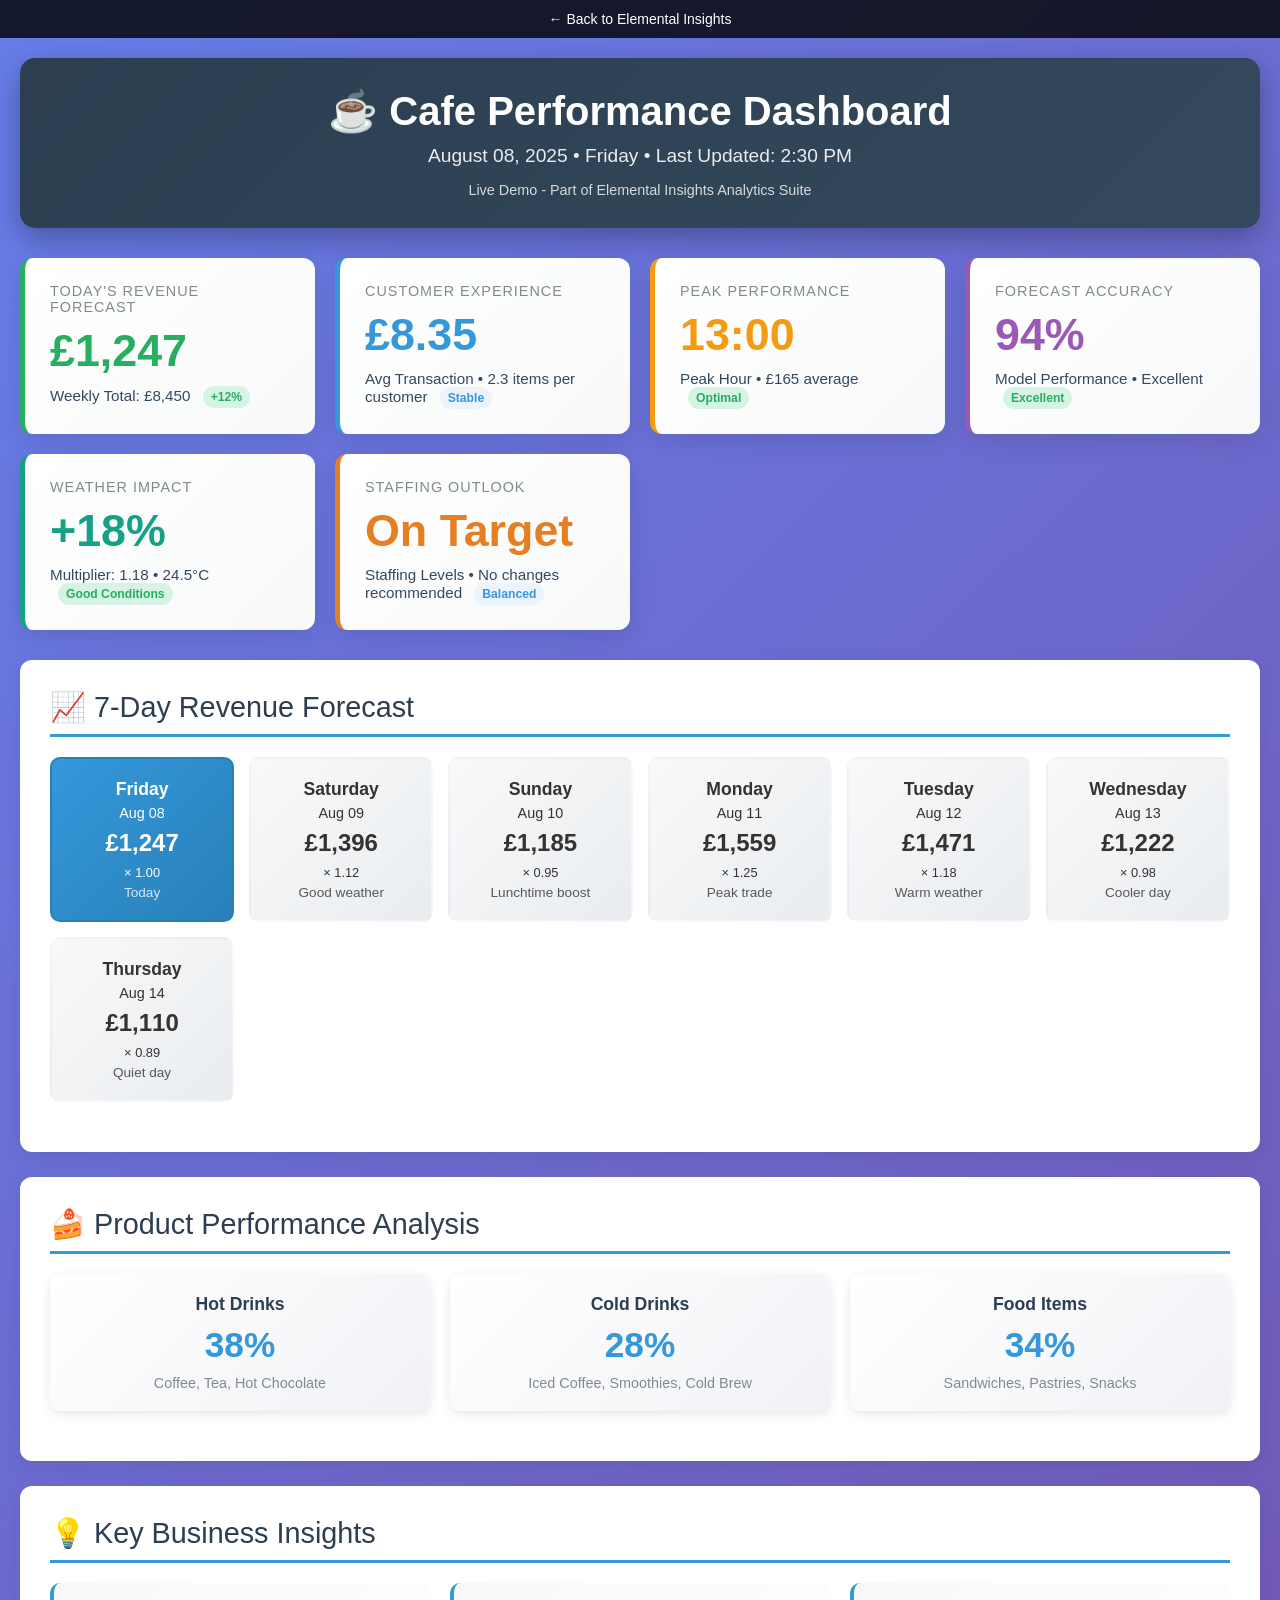
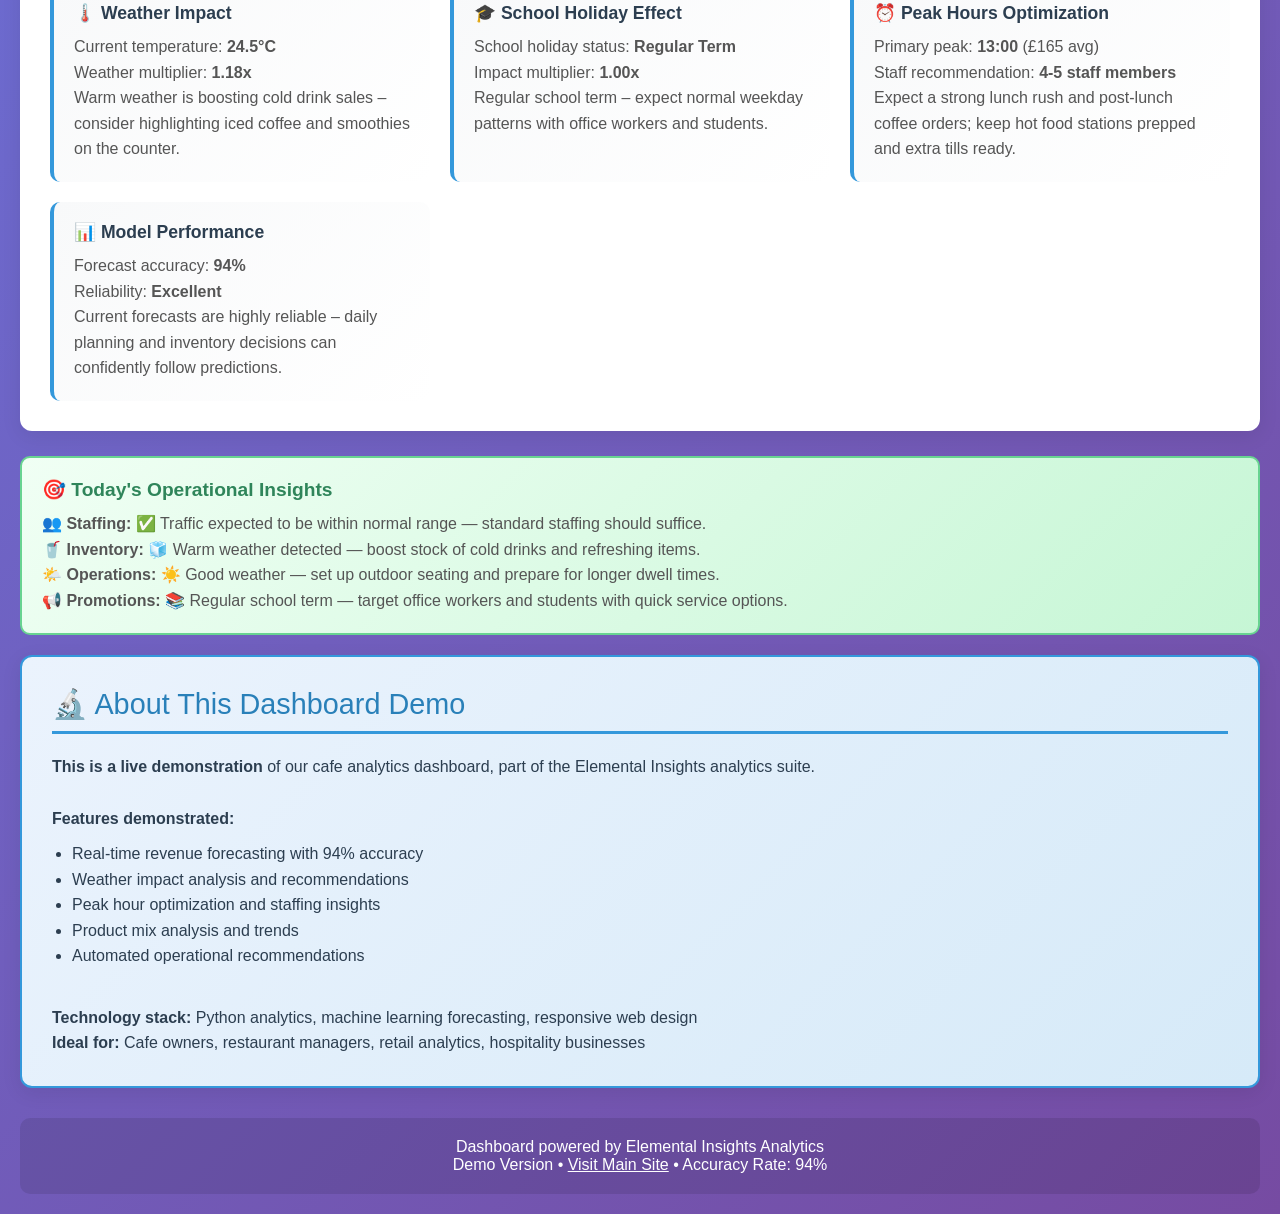
==== cafe-dashboard/index.html @ 4cf9eef7 "Add files via upload" ====
<!DOCTYPE html>
<html lang="en">
<head>
    <meta charset="UTF-8">
    <meta name="viewport" content="width=device-width, initial-scale=1.0">
    <title>Cafe Dashboard Demo - Elemental Insights</title>
    <link rel="stylesheet" href="../css/dashboard.css">
    <meta name="description" content="Interactive cafe performance dashboard demo showcasing real-time analytics and forecasting capabilities.">
</head>
<body>
    <!-- Back to main site navigation -->
    <div style="background: rgba(0,0,0,0.8); padding: 10px; text-align: center;">
        <a href="../" style="color: white; text-decoration: none; font-size: 14px;">← Back to Elemental Insights</a>
    </div>

    <div class="dashboard-container">

        <!-- Header Section -->
        <div class="header-section">
            <h1>☕ Cafe Performance Dashboard</h1>
            <div class="subtitle">August 08, 2025 • Friday • Last Updated: 2:30 PM</div>
            <div style="margin-top: 15px; font-size: 0.9em; opacity: 0.8;">
                Live Demo - Part of Elemental Insights Analytics Suite
            </div>
        </div>

        <!-- Key Metrics Overview -->
        <div class="metrics-overview">

            <!-- Revenue Forecast -->
            <div class="metric-card revenue">
                <div class="metric-title">Today's Revenue Forecast</div>
                <div class="metric-value" style="color: #27ae60;">£1,247</div>
                <div class="metric-subtitle">
                    Weekly Total: £8,450
                    <span class="trend-indicator trend-up">+12%</span>
                </div>
            </div>

            <!-- Customer Experience -->
            <div class="metric-card customers">
                <div class="metric-title">Customer Experience</div>
                <div class="metric-value" style="color: #3498db;">£8.35</div>
                <div class="metric-subtitle">
                    Avg Transaction • 2.3 items per customer
                    <span class="trend-indicator trend-stable">Stable</span>
                </div>
            </div>

            <!-- Peak Performance -->
            <div class="metric-card efficiency">
                <div class="metric-title">Peak Performance</div>
                <div class="metric-value" style="color: #f39c12;">13:00</div>
                <div class="metric-subtitle">
                    Peak Hour • £165 average
                    <span class="trend-indicator trend-up">Optimal</span>
                </div>
            </div>

            <!-- Forecast Accuracy -->
            <div class="metric-card performance">
                <div class="metric-title">Forecast Accuracy</div>
                <div class="metric-value" style="color: #9b59b6;">94%</div>
                <div class="metric-subtitle">
                    Model Performance • Excellent
                    <span class="trend-indicator trend-up">Excellent</span>
                </div>
            </div>

            <!-- Weather Impact -->
            <div class="metric-card weather">
                <div class="metric-title">Weather Impact</div>
                <div class="metric-value" style="color: #16a085;">+18%</div>
                <div class="metric-subtitle">
                    Multiplier: 1.18 • 24.5°C
                    <span class="trend-indicator trend-up">Good Conditions</span>
                </div>
            </div>

            <!-- Staffing Outlook -->
            <div class="metric-card staffing">
                <div class="metric-title">Staffing Outlook</div>
                <div class="metric-value" style="color: #e67e22;">On Target</div>
                <div class="metric-subtitle">
                    Staffing Levels • No changes recommended
                    <span class="trend-indicator trend-stable">Balanced</span>
                </div>
            </div>
        </div>

        <!-- 7-Day Forecast -->
        <div class="dashboard-section">
            <div class="section-title">📈 7-Day Revenue Forecast</div>
            <div class="forecast-grid">
                <div class="forecast-day today">
                    <div class="day-name">Friday</div>
                    <div class="day-date">Aug 08</div>
                    <div class="day-forecast">£1,247</div>
                    <div class="day-multiplier">× 1.00</div>
                    <div class="day-details">Today</div>
                </div>
                <div class="forecast-day">
                    <div class="day-name">Saturday</div>
                    <div class="day-date">Aug 09</div>
                    <div class="day-forecast">£1,396</div>
                    <div class="day-multiplier">× 1.12</div>
                    <div class="day-details">Good weather</div>
                </div>
                <div class="forecast-day">
                    <div class="day-name">Sunday</div>
                    <div class="day-date">Aug 10</div>
                    <div class="day-forecast">£1,185</div>
                    <div class="day-multiplier">× 0.95</div>
                    <div class="day-details">Lunchtime boost</div>
                </div>
                <div class="forecast-day">
                    <div class="day-name">Monday</div>
                    <div class="day-date">Aug 11</div>
                    <div class="day-forecast">£1,559</div>
                    <div class="day-multiplier">× 1.25</div>
                    <div class="day-details">Peak trade</div>
                </div>
                <div class="forecast-day">
                    <div class="day-name">Tuesday</div>
                    <div class="day-date">Aug 12</div>
                    <div class="day-forecast">£1,471</div>
                    <div class="day-multiplier">× 1.18</div>
                    <div class="day-details">Warm weather</div>
                </div>
                <div class="forecast-day">
                    <div class="day-name">Wednesday</div>
                    <div class="day-date">Aug 13</div>
                    <div class="day-forecast">£1,222</div>
                    <div class="day-multiplier">× 0.98</div>
                    <div class="day-details">Cooler day</div>
                </div>
                <div class="forecast-day">
                    <div class="day-name">Thursday</div>
                    <div class="day-date">Aug 14</div>
                    <div class="day-forecast">£1,110</div>
                    <div class="day-multiplier">× 0.89</div>
                    <div class="day-details">Quiet day</div>
                </div>
            </div>
        </div>

        <!-- Product Mix Analysis -->
        <div class="dashboard-section">
            <div class="section-title">🍰 Product Performance Analysis</div>
            <div class="product-mix">
                <div class="product-category">
                    <div class="category-name">Hot Drinks</div>
                    <div class="category-percentage">38%</div>
                    <div class="category-trend">Coffee, Tea, Hot Chocolate</div>
                </div>
                <div class="product-category">
                    <div class="category-name">Cold Drinks</div>
                    <div class="category-percentage">28%</div>
                    <div class="category-trend">Iced Coffee, Smoothies, Cold Brew</div>
                </div>
                <div class="product-category">
                    <div class="category-name">Food Items</div>
                    <div class="category-percentage">34%</div>
                    <div class="category-trend">Sandwiches, Pastries, Snacks</div>
                </div>
            </div>
        </div>

        <!-- Business Insights -->
        <div class="dashboard-section">
            <div class="section-title">💡 Key Business Insights</div>
            <div class="insights-grid">
                <div class="insight-card">
                    <div class="insight-title">🌡️ Weather Impact</div>
                    <div class="insight-content">
                        Current temperature: <strong>24.5°C</strong><br>
                        Weather multiplier: <strong>1.18x</strong><br>
                        Warm weather is boosting cold drink sales – consider highlighting iced coffee and smoothies on the counter.
                    </div>
                </div>
                <div class="insight-card">
                    <div class="insight-title">🎓 School Holiday Effect</div>
                    <div class="insight-content">
                        School holiday status: <strong>Regular Term</strong><br>
                        Impact multiplier: <strong>1.00x</strong><br>
                        Regular school term – expect normal weekday patterns with office workers and students.
                    </div>
                </div>
                <div class="insight-card">
                    <div class="insight-title">⏰ Peak Hours Optimization</div>
                    <div class="insight-content">
                        Primary peak: <strong>13:00</strong> (£165 avg)<br>
                        Staff recommendation: <strong>4-5 staff members</strong><br>
                        Expect a strong lunch rush and post-lunch coffee orders; keep hot food stations prepped and extra tills ready.
                    </div>
                </div>
                <div class="insight-card">
                    <div class="insight-title">📊 Model Performance</div>
                    <div class="insight-content">
                        Forecast accuracy: <strong>94%</strong><br>
                        Reliability: <strong>Excellent</strong><br>
                        Current forecasts are highly reliable – daily planning and inventory decisions can confidently follow predictions.
                    </div>
                </div>
            </div>
        </div>

        <!-- Recommendations -->
        <div class="recommendation-section">
            <div class="recommendation-title">🎯 Today's Operational Insights</div>
            <div class="insight-content">
                <strong>👥 Staffing:</strong> ✅ Traffic expected to be within normal range — standard staffing should suffice.<br>
                <strong>🥤 Inventory:</strong> 🧊 Warm weather detected — boost stock of cold drinks and refreshing items.<br>
                <strong>🌤️ Operations:</strong> ☀️ Good weather — set up outdoor seating and prepare for longer dwell times.<br>
                <strong>📢 Promotions:</strong> 📚 Regular school term — target office workers and students with quick service options.
            </div>
        </div>

        <!-- Demo Info Section -->
        <div class="dashboard-section" style="border: 2px solid #3498db; background: linear-gradient(135deg, #ebf3fd 0%, #d6eaf8 100%);">
            <div class="section-title" style="color: #2980b9;">🔬 About This Dashboard Demo</div>
            <div class="insight-content" style="color: #2c3e50;">
                <p><strong>This is a live demonstration</strong> of our cafe analytics dashboard, part of the Elemental Insights analytics suite.</p>
                <br>
                <p><strong>Features demonstrated:</strong></p>
                <ul style="margin: 10px 0; padding-left: 20px;">
                    <li>Real-time revenue forecasting with 94% accuracy</li>
                    <li>Weather impact analysis and recommendations</li>
                    <li>Peak hour optimization and staffing insights</li>
                    <li>Product mix analysis and trends</li>
                    <li>Automated operational recommendations</li>
                </ul>
                <br>
                <p><strong>Technology stack:</strong> Python analytics, machine learning forecasting, responsive web design</p>
                <p><strong>Ideal for:</strong> Cafe owners, restaurant managers, retail analytics, hospitality businesses</p>
            </div>
        </div>

        <!-- Footer -->
        <div class="footer-info">
            <div>Dashboard powered by Elemental Insights Analytics</div>
            <div>Demo Version • <a href="../" style="color: white;">Visit Main Site</a> • Accuracy Rate: 94%</div>
        </div>

    </div>

    <!-- Optional: Add some interactivity -->
    <script>
        // Simple demo interactivity
        document.addEventListener('DOMContentLoaded', function() {
            // Add hover effects to metric cards
            const metricCards = document.querySelectorAll('.metric-card');
            metricCards.forEach(card => {
                card.addEventListener('mouseenter', function() {
                    this.style.transform = 'translateY(-8px) scale(1.02)';
                });
                card.addEventListener('mouseleave', function() {
                    this.style.transform = 'translateY(-5px) scale(1)';
                });
            });

            // Update timestamp every minute for demo effect
            setInterval(function() {
                const now = new Date();
                const timeString = now.toLocaleTimeString([], {hour: '2-digit', minute:'2-digit'});
                const subtitle = document.querySelector('.subtitle');
                if (subtitle) {
                    subtitle.innerHTML = subtitle.innerHTML.replace(/Last Updated: \d{1,2}:\d{2} [AP]M/, `Last Updated: ${timeString}`);
                }
            }, 60000);
        });
    </script>
</body>
</html>
---- css/dashboard.css ----
/* Cafe Dashboard Styles for Elemental Insights */

/* Reset and base styles */
* {
    margin: 0;
    padding: 0;
    box-sizing: border-box;
}

body {
    font-family: 'Segoe UI', Tahoma, Geneva, Verdana, sans-serif;
    background: linear-gradient(135deg, #667eea 0%, #764ba2 100%);
    min-height: 100vh;
    color: #333;
}

/* Container */
.dashboard-container {
    max-width: 1400px;
    margin: 0 auto;
    padding: 20px;
}

/* Header Section */
.header-section {
    background: linear-gradient(135deg, #2c3e50 0%, #34495e 100%);
    color: white;
    padding: 30px;
    border-radius: 15px;
    margin-bottom: 30px;
    text-align: center;
    box-shadow: 0 10px 30px rgba(0,0,0,0.3);
}

.header-section h1 {
    font-size: 2.5em;
    margin-bottom: 10px;
}

.header-section .subtitle {
    font-size: 1.2em;
    opacity: 0.9;
}

/* Metrics Overview Grid */
.metrics-overview {
    display: grid;
    grid-template-columns: repeat(auto-fit, minmax(280px, 1fr));
    gap: 20px;
    margin-bottom: 30px;
}

/* Metric Cards */
.metric-card {
    background: linear-gradient(135deg, #ffffff 0%, #f8f9fa 100%);
    padding: 25px;
    border-radius: 12px;
    box-shadow: 0 8px 25px rgba(0,0,0,0.1);
    border-left: 5px solid;
    transition: transform 0.3s ease, box-shadow 0.3s ease;
}

.metric-card:hover {
    transform: translateY(-5px);
    box-shadow: 0 15px 35px rgba(0,0,0,0.15);
}

/* Metric Card Colors */
.metric-card.revenue { border-left-color: #27ae60; }
.metric-card.customers { border-left-color: #3498db; }
.metric-card.efficiency { border-left-color: #f39c12; }
.metric-card.performance { border-left-color: #9b59b6; }
.metric-card.weather { border-left-color: #16a085; }
.metric-card.staffing { border-left-color: #e67e22; }

/* Metric Card Content */
.metric-title {
    font-size: 0.9em;
    text-transform: uppercase;
    letter-spacing: 1px;
    color: #7f8c8d;
    margin-bottom: 10px;
}

.metric-value {
    font-size: 2.8em;
    font-weight: bold;
    margin: 10px 0;
}

.metric-subtitle {
    font-size: 0.95em;
    color: #34495e;
}

/* Trend Indicators */
.trend-indicator {
    display: inline-block;
    padding: 4px 8px;
    border-radius: 12px;
    font-size: 0.8em;
    font-weight: bold;
    margin-left: 8px;
}

.trend-up { background: #d5f4e6; color: #27ae60; }
.trend-down { background: #fdf2e9; color: #f39c12; }
.trend-stable { background: #ebf3fd; color: #3498db; }

/* Dashboard Sections */
.dashboard-section {
    background: white;
    padding: 30px;
    border-radius: 12px;
    margin-bottom: 25px;
    box-shadow: 0 5px 20px rgba(0,0,0,0.08);
}

.section-title {
    font-size: 1.8em;
    color: #2c3e50;
    margin-bottom: 20px;
    padding-bottom: 10px;
    border-bottom: 3px solid #3498db;
    display: flex;
    align-items: center;
    gap: 10px;
}

/* Forecast Grid */
.forecast-grid {
    display: grid;
    grid-template-columns: repeat(auto-fit, minmax(160px, 1fr));
    gap: 15px;
    margin: 20px 0;
}

.forecast-day {
    text-align: center;
    padding: 20px 15px;
    background: linear-gradient(135deg, #f8f9fa 0%, #e9ecef 100%);
    border-radius: 10px;
    border: 2px solid transparent;
    transition: all 0.3s ease;
}

.forecast-day:hover {
    border-color: #3498db;
    transform: scale(1.05);
}

.forecast-day.today {
    background: linear-gradient(135deg, #3498db 0%, #2980b9 100%);
    color: white;
    border-color: #2980b9;
}

.day-name { 
    font-weight: bold; 
    font-size: 1.1em; 
}

.day-date { 
    font-size: 0.9em; 
    margin: 5px 0; 
}

.day-forecast { 
    font-size: 1.5em; 
    font-weight: bold; 
    margin: 8px 0; 
}

.day-multiplier { 
    font-size: 0.8em; 
    margin: 5px 0; 
}

.day-details { 
    font-size: 0.85em; 
    opacity: 0.8; 
}

/* Product Mix */
.product-mix {
    display: grid;
    grid-template-columns: repeat(auto-fit, minmax(200px, 1fr));
    gap: 20px;
    margin: 20px 0;
}

.product-category {
    text-align: center;
    padding: 20px;
    background: linear-gradient(135deg, #ffffff 0%, #f1f2f6 100%);
    border-radius: 10px;
    box-shadow: 0 3px 10px rgba(0,0,0,0.1);
    transition: transform 0.3s ease;
}

.product-category:hover {
    transform: translateY(-3px);
}

.category-name { 
    font-size: 1.1em; 
    font-weight: bold; 
    color: #2c3e50; 
}

.category-percentage {
    font-size: 2.2em;
    font-weight: bold;
    margin: 10px 0;
    color: #3498db;
}

.category-trend { 
    font-size: 0.9em; 
    color: #7f8c8d; 
}

/* Insights Grid */
.insights-grid {
    display: grid;
    grid-template-columns: repeat(auto-fit, minmax(300px, 1fr));
    gap: 20px;
}

.insight-card {
    background: linear-gradient(135deg, #f8f9fa 0%, #ffffff 100%);
    padding: 20px;
    border-radius: 10px;
    border-left: 4px solid #3498db;
    transition: transform 0.3s ease;
}

.insight-card:hover {
    transform: translateY(-2px);
}

.insight-title {
    font-weight: bold;
    color: #2c3e50;
    margin-bottom: 10px;
    font-size: 1.1em;
}

.insight-content {
    color: #555;
    line-height: 1.6;
}

/* Recommendation Section */
.recommendation-section {
    background: linear-gradient(135deg, #f0fff4 0%, #c6f6d5 100%);
    border: 2px solid #68d391;
    border-radius: 10px;
    padding: 20px;
    margin: 20px 0;
}

.recommendation-title {
    color: #2f855a;
    font-weight: bold;
    font-size: 1.2em;
    margin-bottom: 10px;
}

/* Footer */
.footer-info {
    text-align: center;
    color: white;
    margin-top: 30px;
    padding: 20px;
    background: rgba(0,0,0,0.1);
    border-radius: 10px;
}

.footer-info a {
    color: white;
    text-decoration: underline;
}

.footer-info a:hover {
    text-decoration: none;
}

/* Responsive Design */
@media (max-width: 768px) {
    .metrics-overview { 
        grid-template-columns: 1fr; 
    }
    
    .forecast-grid { 
        grid-template-columns: repeat(2, 1fr); 
    }
    
    .insights-grid { 
        grid-template-columns: 1fr; 
    }
    
    .product-mix { 
        grid-template-columns: 1fr; 
    }
    
    .header-section h1 { 
        font-size: 2em; 
    }
    
    .metric-value { 
        font-size: 2.2em; 
    }
    
    .dashboard-container { 
        padding: 10px; 
    }
}

@media (max-width: 480px) {
    .forecast-grid { 
        grid-template-columns: 1fr; 
    }
    
    .metric-card { 
        padding: 20px; 
    }
    
    .dashboard-section { 
        padding: 20px; 
    }
    
    .section-title {
        font-size: 1.4em;
    }
}

/* Animation for loading effect */
@keyframes fadeInUp {
    from {
        opacity: 0;
        transform: translateY(30px);
    }
    to {
        opacity: 1;
        transform: translateY(0);
    }
}

.metric-card, .dashboard-section {
    animation: fadeInUp 0.6s ease-out;
}

.metric-card:nth-child(1) { animation-delay: 0.1s; }
.metric-card:nth-child(2) { animation-delay: 0.2s; }
.metric-card:nth-child(3) { animation-delay: 0.3s; }
.metric-card:nth-child(4) { animation-delay: 0.4s; }
.metric-card:nth-child(5) { animation-delay: 0.5s; }
.metric-card:nth-child(6) { animation-delay: 0.6s; }
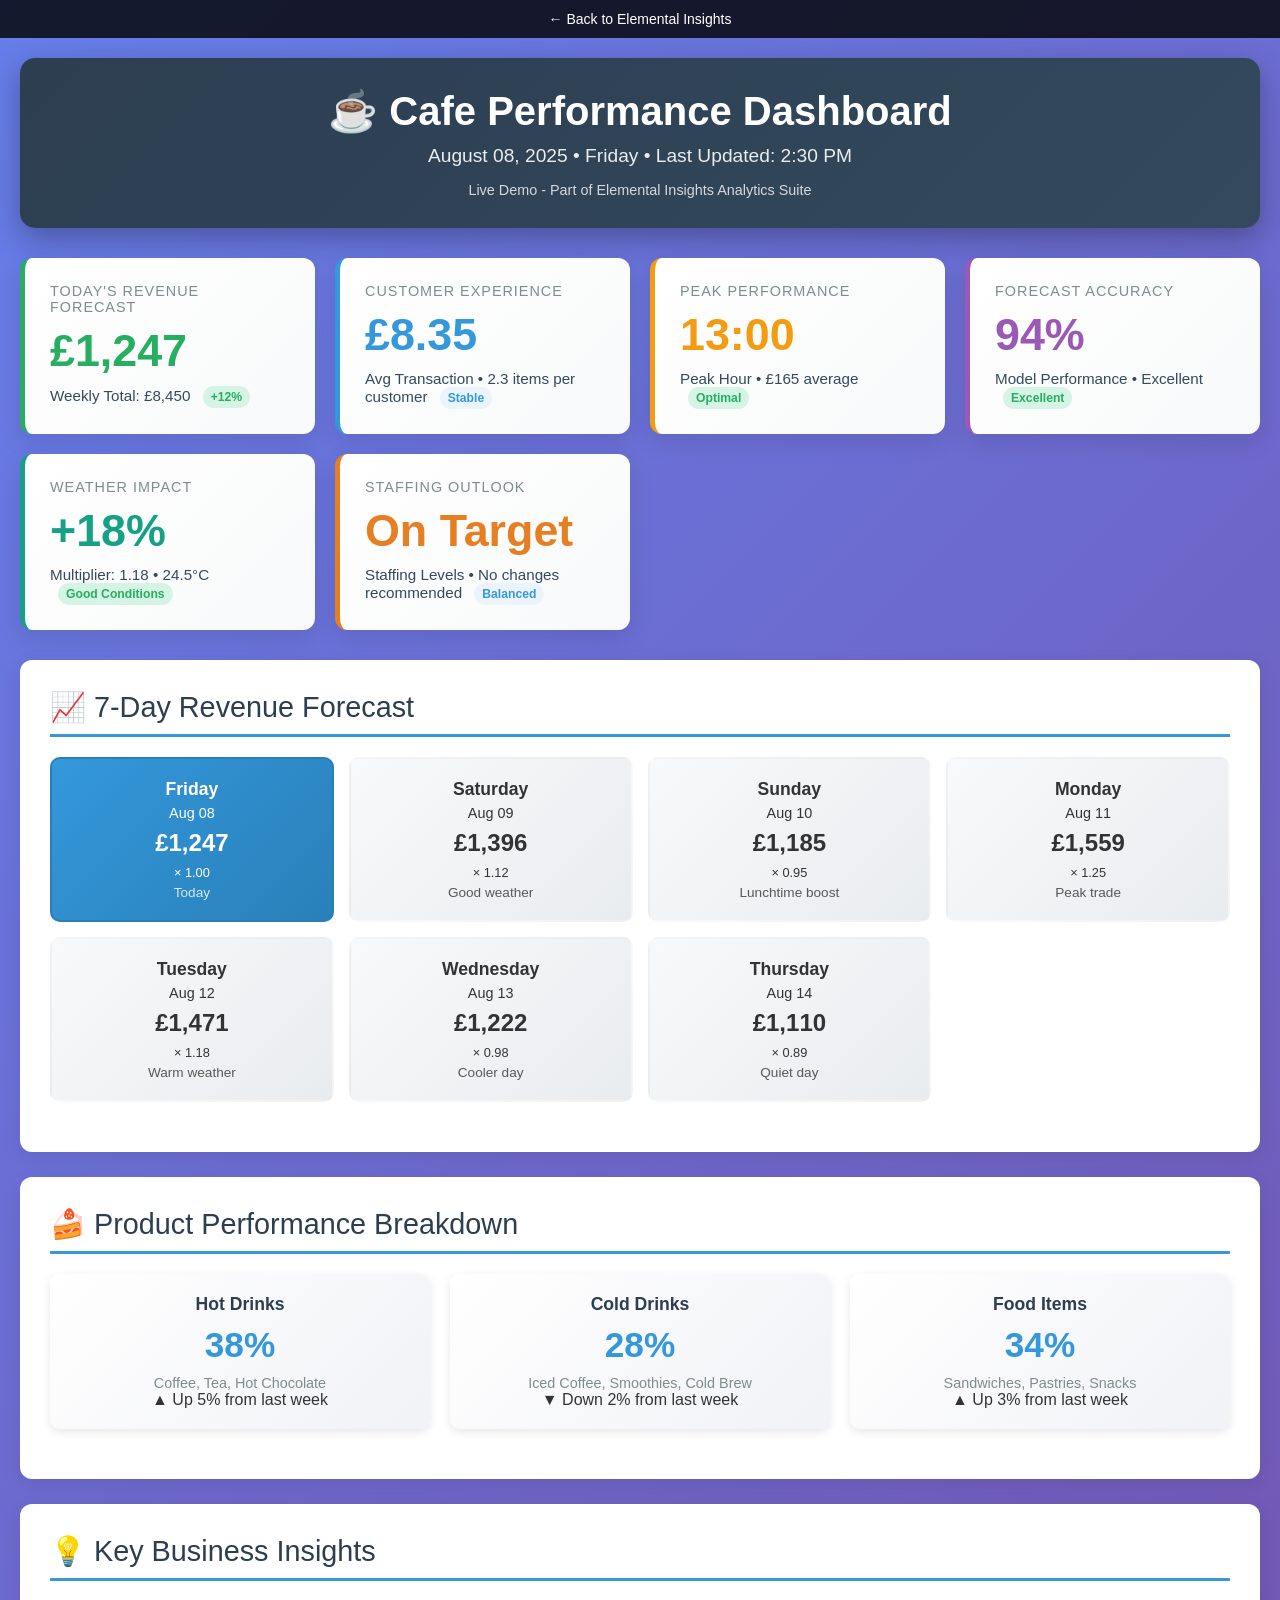
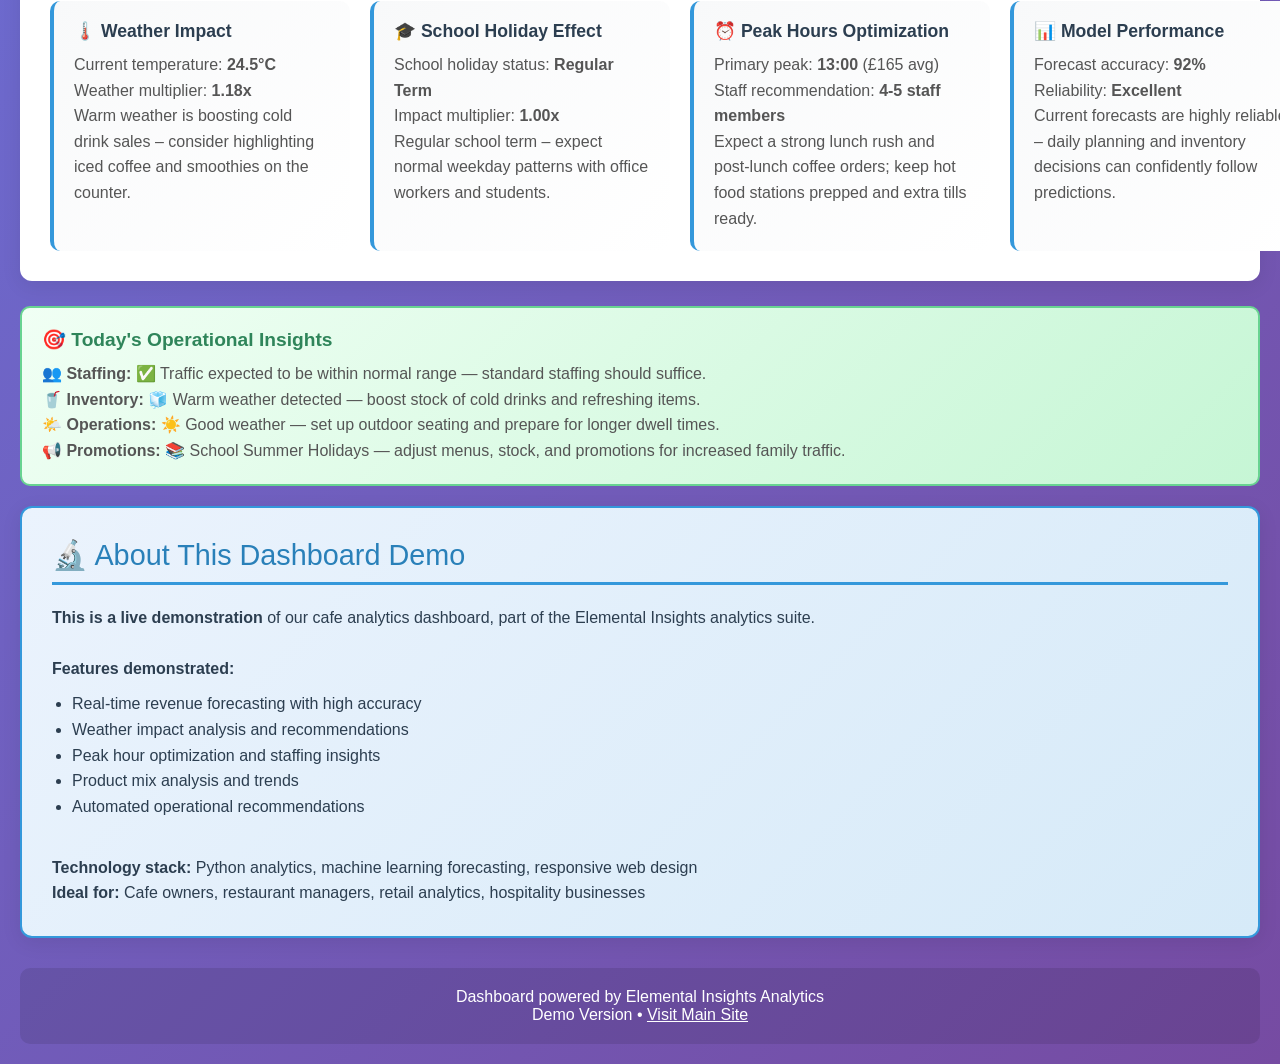
==== commit 6d0139fe: "Update index.html" ====
--- a/cafe-dashboard/index.html
+++ b/cafe-dashboard/index.html
@@ -144,27 +144,34 @@
             </div>
         </div>
 
-        <!-- Product Mix Analysis -->
-        <div class="dashboard-section">
-            <div class="section-title">🍰 Product Performance Analysis</div>
-            <div class="product-mix">
-                <div class="product-category">
-                    <div class="category-name">Hot Drinks</div>
-                    <div class="category-percentage">38%</div>
-                    <div class="category-trend">Coffee, Tea, Hot Chocolate</div>
-                </div>
-                <div class="product-category">
-                    <div class="category-name">Cold Drinks</div>
-                    <div class="category-percentage">28%</div>
-                    <div class="category-trend">Iced Coffee, Smoothies, Cold Brew</div>
-                </div>
-                <div class="product-category">
-                    <div class="category-name">Food Items</div>
-                    <div class="category-percentage">34%</div>
-                    <div class="category-trend">Sandwiches, Pastries, Snacks</div>
-                </div>
-            </div>
-        </div>
+    <!-- Product Mix Analysis -->
+<div class="dashboard-section">
+    <div class="section-title">🍰 Product Performance Breakdown</div>
+    <div class="product-mix">
+        
+        <div class="product-category">
+            <div class="category-name">Hot Drinks</div>
+            <div class="category-percentage">38%</div>
+            <div class="category-trend">Coffee, Tea, Hot Chocolate</div>
+            <div class="category-change up">▲ Up 5% from last week</div>
+        </div>
+        
+        <div class="product-category">
+            <div class="category-name">Cold Drinks</div>
+            <div class="category-percentage">28%</div>
+            <div class="category-trend">Iced Coffee, Smoothies, Cold Brew</div>
+            <div class="category-change down">▼ Down 2% from last week</div>
+        </div>
+        
+        <div class="product-category">
+            <div class="category-name">Food Items</div>
+            <div class="category-percentage">34%</div>
+            <div class="category-trend">Sandwiches, Pastries, Snacks</div>
+            <div class="category-change up">▲ Up 3% from last week</div>
+        </div>
+        
+    </div>
+</div>
 
         <!-- Business Insights -->
         <div class="dashboard-section">
@@ -197,7 +204,7 @@
                 <div class="insight-card">
                     <div class="insight-title">📊 Model Performance</div>
                     <div class="insight-content">
-                        Forecast accuracy: <strong>94%</strong><br>
+                        Forecast accuracy: <strong>92%</strong><br>
                         Reliability: <strong>Excellent</strong><br>
                         Current forecasts are highly reliable – daily planning and inventory decisions can confidently follow predictions.
                     </div>
@@ -212,7 +219,7 @@
                 <strong>👥 Staffing:</strong> ✅ Traffic expected to be within normal range — standard staffing should suffice.<br>
                 <strong>🥤 Inventory:</strong> 🧊 Warm weather detected — boost stock of cold drinks and refreshing items.<br>
                 <strong>🌤️ Operations:</strong> ☀️ Good weather — set up outdoor seating and prepare for longer dwell times.<br>
-                <strong>📢 Promotions:</strong> 📚 Regular school term — target office workers and students with quick service options.
+                <strong>📢 Promotions:</strong> 📚 School Summer Holidays — adjust menus, stock, and promotions for increased family traffic.
             </div>
         </div>
 
@@ -224,7 +231,7 @@
                 <br>
                 <p><strong>Features demonstrated:</strong></p>
                 <ul style="margin: 10px 0; padding-left: 20px;">
-                    <li>Real-time revenue forecasting with 94% accuracy</li>
+                    <li>Real-time revenue forecasting with high accuracy</li>
                     <li>Weather impact analysis and recommendations</li>
                     <li>Peak hour optimization and staffing insights</li>
                     <li>Product mix analysis and trends</li>
@@ -239,7 +246,7 @@
         <!-- Footer -->
         <div class="footer-info">
             <div>Dashboard powered by Elemental Insights Analytics</div>
-            <div>Demo Version • <a href="../" style="color: white;">Visit Main Site</a> • Accuracy Rate: 94%</div>
+            <div>Demo Version • <a href="../" style="color: white;">Visit Main Site</a> </div>
         </div>
 
     </div>
@@ -271,4 +278,4 @@
         });
     </script>
 </body>
-</html>+</html>
--- a/css/dashboard.css
+++ b/css/dashboard.css
@@ -130,7 +130,7 @@
 /* Forecast Grid */
 .forecast-grid {
     display: grid;
-    grid-template-columns: repeat(auto-fit, minmax(160px, 1fr));
+    grid-template-columns: repeat(4, minmax(160px, 1fr));
     gap: 15px;
     margin: 20px 0;
 }
@@ -223,7 +223,7 @@
 /* Insights Grid */
 .insights-grid {
     display: grid;
-    grid-template-columns: repeat(auto-fit, minmax(300px, 1fr));
+    grid-template-columns: repeat(4, minmax(300px, 1fr));
     gap: 20px;
 }
 
@@ -356,4 +356,4 @@
 .metric-card:nth-child(3) { animation-delay: 0.3s; }
 .metric-card:nth-child(4) { animation-delay: 0.4s; }
 .metric-card:nth-child(5) { animation-delay: 0.5s; }
-.metric-card:nth-child(6) { animation-delay: 0.6s; }+.metric-card:nth-child(6) { animation-delay: 0.6s; }
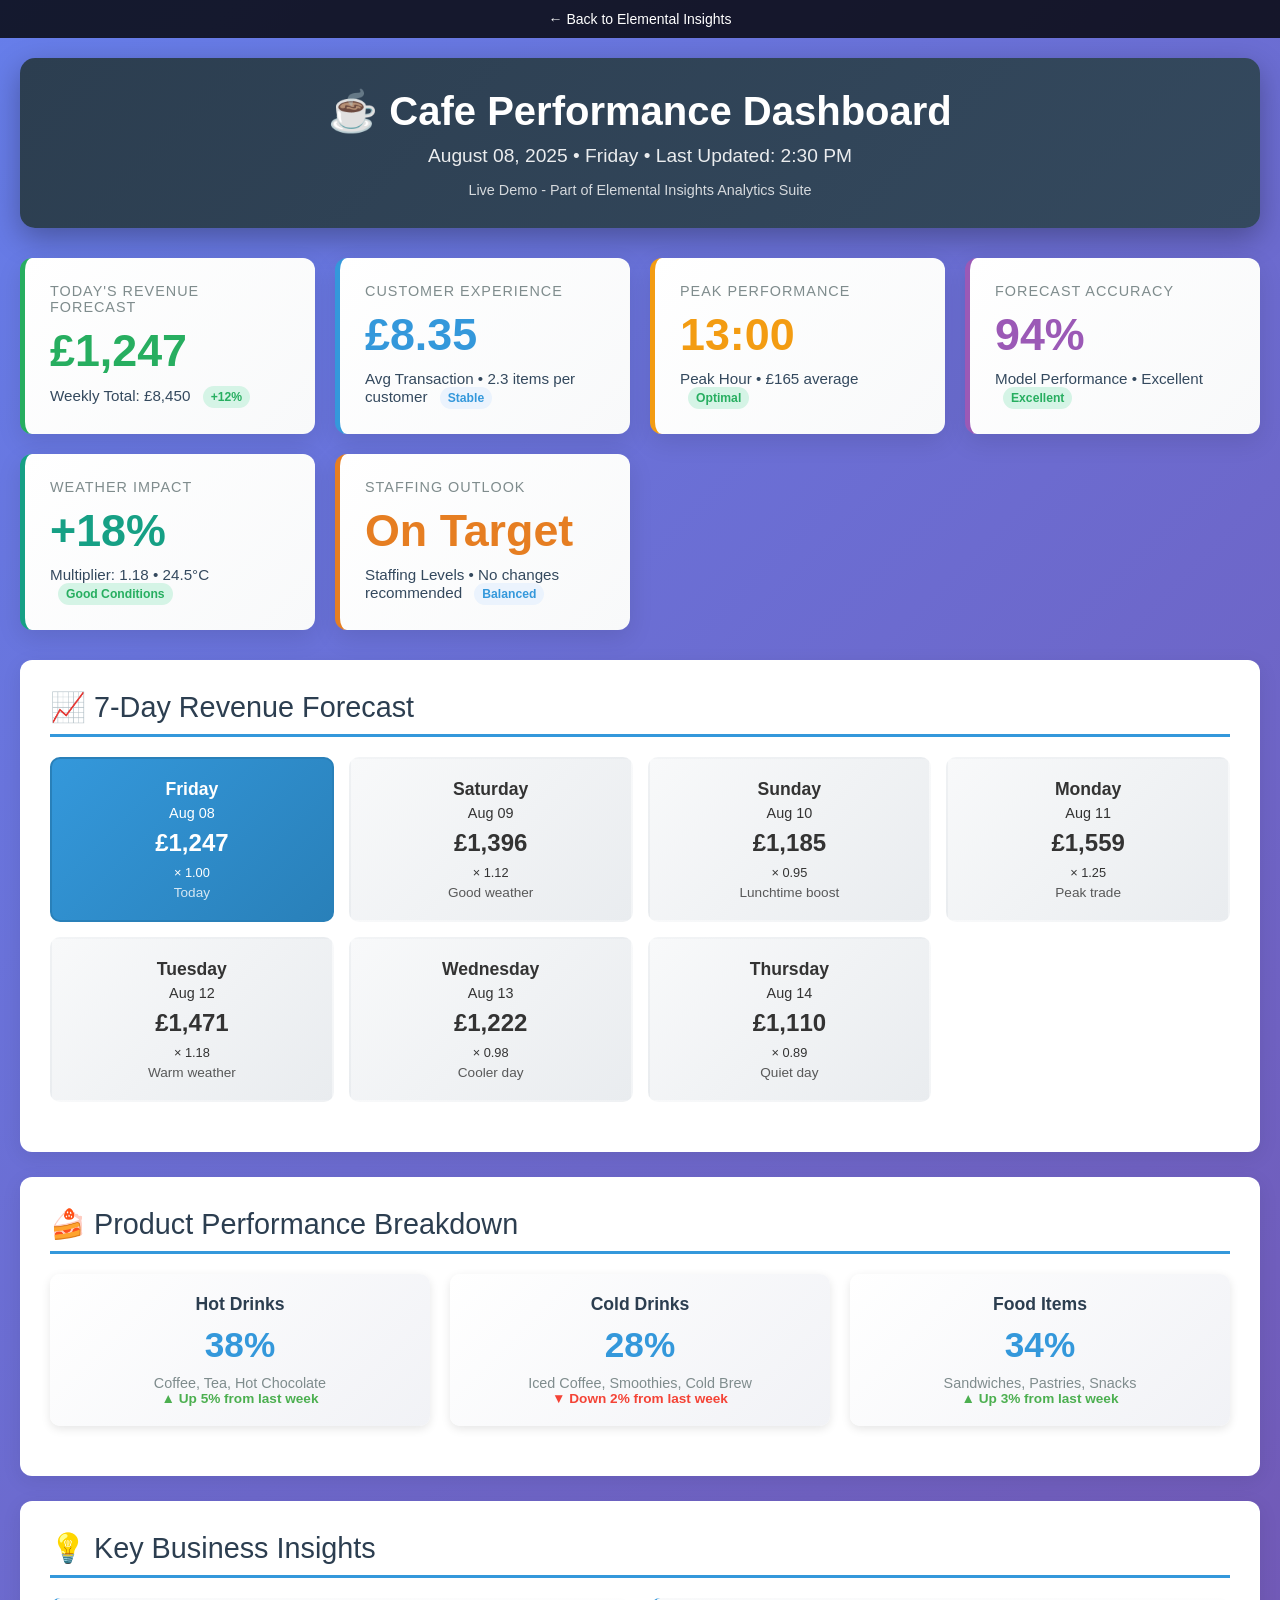
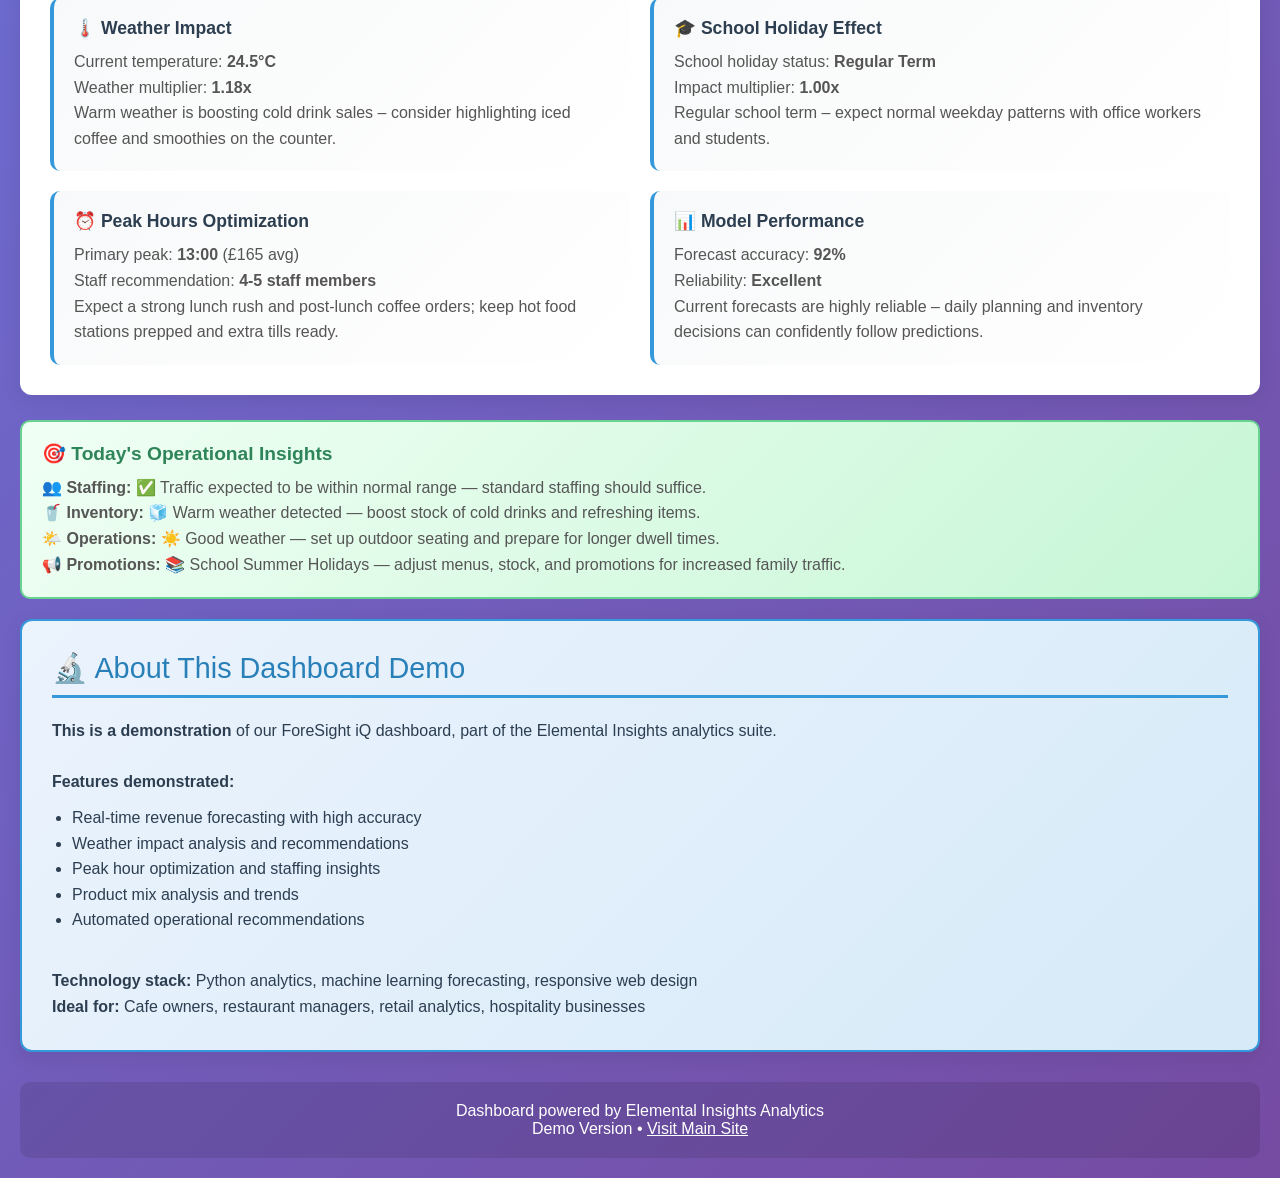
==== commit a539058d: "Update index.html" ====
--- a/cafe-dashboard/index.html
+++ b/cafe-dashboard/index.html
@@ -227,7 +227,7 @@
         <div class="dashboard-section" style="border: 2px solid #3498db; background: linear-gradient(135deg, #ebf3fd 0%, #d6eaf8 100%);">
             <div class="section-title" style="color: #2980b9;">🔬 About This Dashboard Demo</div>
             <div class="insight-content" style="color: #2c3e50;">
-                <p><strong>This is a live demonstration</strong> of our cafe analytics dashboard, part of the Elemental Insights analytics suite.</p>
+                <p><strong>This is a demonstration </strong> of our ForeSight iQ dashboard, part of the Elemental Insights analytics suite.</p>
                 <br>
                 <p><strong>Features demonstrated:</strong></p>
                 <ul style="margin: 10px 0; padding-left: 20px;">
--- a/css/dashboard.css
+++ b/css/dashboard.css
@@ -1,3 +1,4 @@
+
 /* Cafe Dashboard Styles for Elemental Insights */
 
 /* Reset and base styles */
@@ -220,11 +221,35 @@
     color: #7f8c8d; 
 }
 
-/* Insights Grid */
+/* Insights Grid - Fixed */
 .insights-grid {
     display: grid;
-    grid-template-columns: repeat(4, minmax(300px, 1fr));
+    grid-template-columns: repeat(auto-fit, minmax(300px, 1fr));
     gap: 20px;
+    max-width: 100%;
+}
+
+/* Force exactly 2 columns on larger screens */
+@media (min-width: 768px) {
+    .insights-grid {
+        grid-template-columns: 1fr 1fr;
+        gap: 20px;
+    }
+}
+
+/* Single column on mobile */
+@media (max-width: 767px) {
+    .insights-grid {
+        grid-template-columns: 1fr;
+        gap: 15px;
+    }
+}
+
+/* Ensure cards don't overflow */
+.insight-card {
+    min-width: 0;
+    overflow-wrap: break-word;
+    word-wrap: break-word;
 }
 
 .insight-card {
@@ -357,3 +382,16 @@
 .metric-card:nth-child(4) { animation-delay: 0.4s; }
 .metric-card:nth-child(5) { animation-delay: 0.5s; }
 .metric-card:nth-child(6) { animation-delay: 0.6s; }
+
+.category-change {
+    font-size: 0.85em;
+    font-weight: bold;
+}
+
+.category-change.up {
+    color: #4caf50; /* green */
+}
+
+.category-change.down {
+    color: #f44336; /* red */
+}
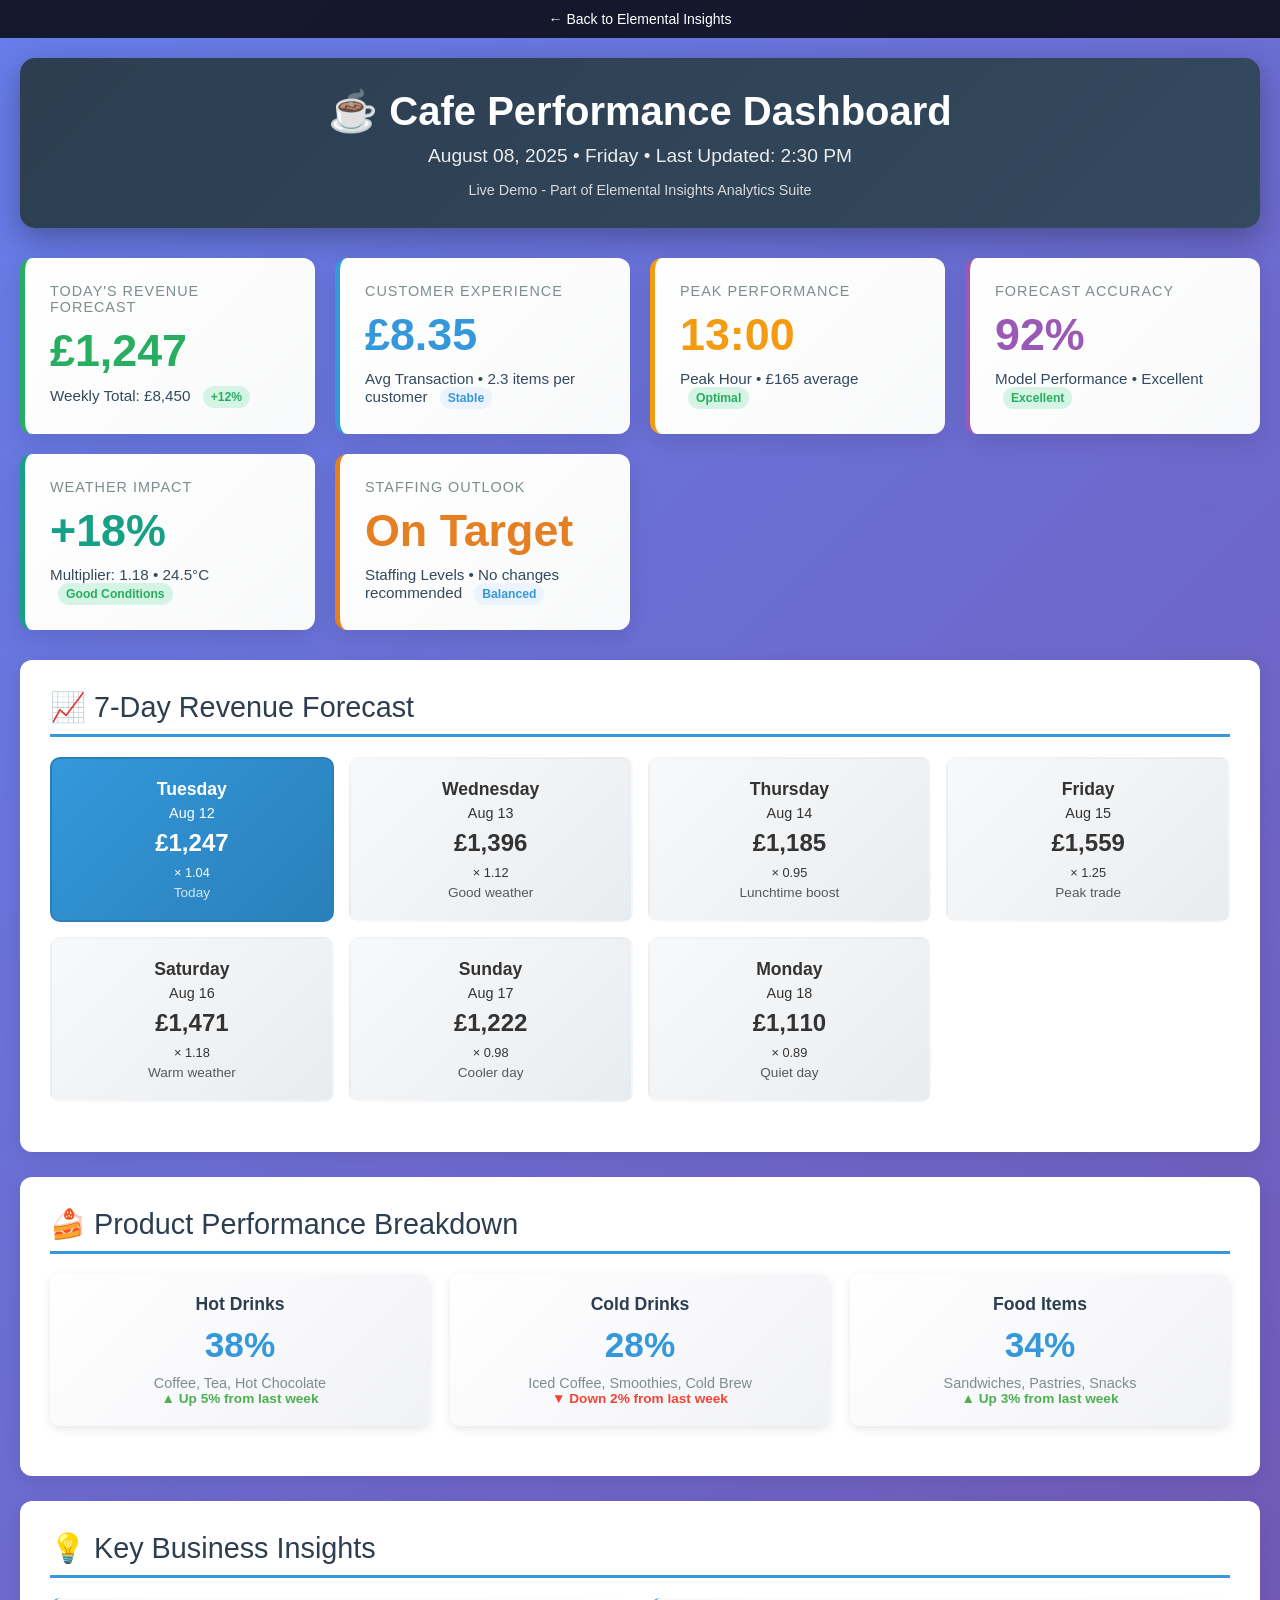
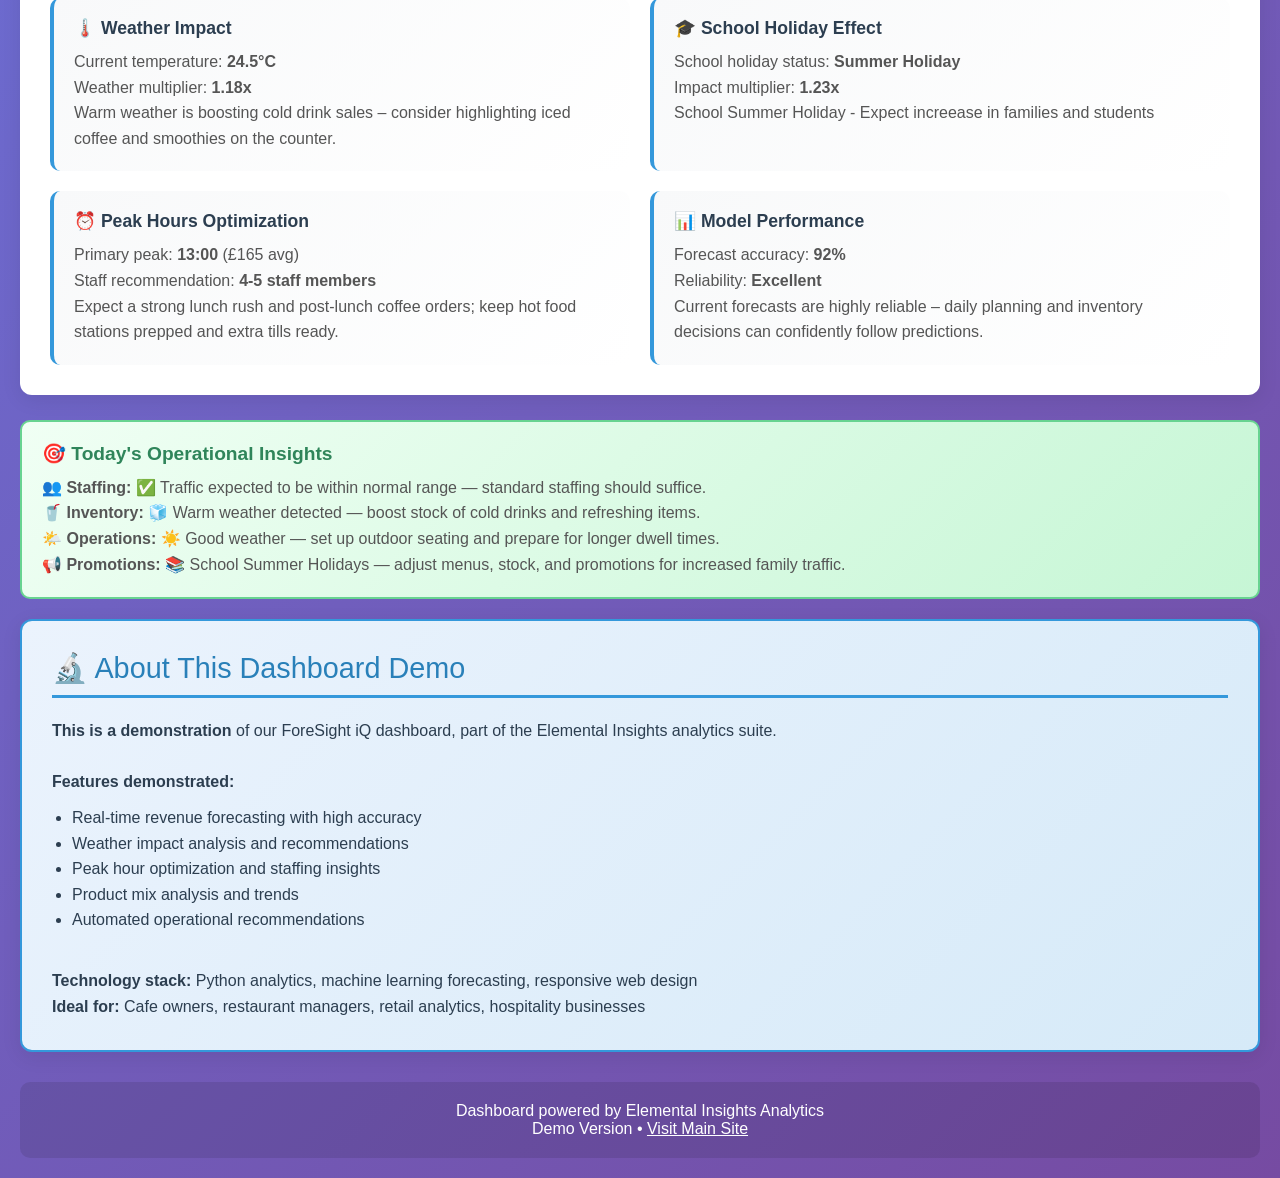
==== commit c938258b: "Update index.html" ====
--- a/cafe-dashboard/index.html
+++ b/cafe-dashboard/index.html
@@ -60,7 +60,7 @@
             <!-- Forecast Accuracy -->
             <div class="metric-card performance">
                 <div class="metric-title">Forecast Accuracy</div>
-                <div class="metric-value" style="color: #9b59b6;">94%</div>
+                <div class="metric-value" style="color: #9b59b6;">92%</div>
                 <div class="metric-subtitle">
                     Model Performance • Excellent
                     <span class="trend-indicator trend-up">Excellent</span>
@@ -93,50 +93,50 @@
             <div class="section-title">📈 7-Day Revenue Forecast</div>
             <div class="forecast-grid">
                 <div class="forecast-day today">
-                    <div class="day-name">Friday</div>
-                    <div class="day-date">Aug 08</div>
+                    <div class="day-name">Tuesday</div>
+                    <div class="day-date">Aug 12</div>
                     <div class="day-forecast">£1,247</div>
-                    <div class="day-multiplier">× 1.00</div>
+                    <div class="day-multiplier">× 1.04</div>
                     <div class="day-details">Today</div>
                 </div>
                 <div class="forecast-day">
-                    <div class="day-name">Saturday</div>
-                    <div class="day-date">Aug 09</div>
+                    <div class="day-name">Wednesday</div>
+                    <div class="day-date">Aug 13</div>
                     <div class="day-forecast">£1,396</div>
                     <div class="day-multiplier">× 1.12</div>
                     <div class="day-details">Good weather</div>
                 </div>
                 <div class="forecast-day">
-                    <div class="day-name">Sunday</div>
-                    <div class="day-date">Aug 10</div>
+                    <div class="day-name">Thursday</div>
+                    <div class="day-date">Aug 14</div>
                     <div class="day-forecast">£1,185</div>
                     <div class="day-multiplier">× 0.95</div>
                     <div class="day-details">Lunchtime boost</div>
                 </div>
                 <div class="forecast-day">
-                    <div class="day-name">Monday</div>
-                    <div class="day-date">Aug 11</div>
+                    <div class="day-name">Friday</div>
+                    <div class="day-date">Aug 15</div>
                     <div class="day-forecast">£1,559</div>
                     <div class="day-multiplier">× 1.25</div>
                     <div class="day-details">Peak trade</div>
                 </div>
                 <div class="forecast-day">
-                    <div class="day-name">Tuesday</div>
-                    <div class="day-date">Aug 12</div>
+                    <div class="day-name">Saturday</div>
+                    <div class="day-date">Aug 16</div>
                     <div class="day-forecast">£1,471</div>
                     <div class="day-multiplier">× 1.18</div>
                     <div class="day-details">Warm weather</div>
                 </div>
                 <div class="forecast-day">
-                    <div class="day-name">Wednesday</div>
-                    <div class="day-date">Aug 13</div>
+                    <div class="day-name">Sunday</div>
+                    <div class="day-date">Aug 17</div>
                     <div class="day-forecast">£1,222</div>
                     <div class="day-multiplier">× 0.98</div>
                     <div class="day-details">Cooler day</div>
                 </div>
                 <div class="forecast-day">
-                    <div class="day-name">Thursday</div>
-                    <div class="day-date">Aug 14</div>
+                    <div class="day-name">Monday</div>
+                    <div class="day-date">Aug 18</div>
                     <div class="day-forecast">£1,110</div>
                     <div class="day-multiplier">× 0.89</div>
                     <div class="day-details">Quiet day</div>
@@ -188,9 +188,9 @@
                 <div class="insight-card">
                     <div class="insight-title">🎓 School Holiday Effect</div>
                     <div class="insight-content">
-                        School holiday status: <strong>Regular Term</strong><br>
-                        Impact multiplier: <strong>1.00x</strong><br>
-                        Regular school term – expect normal weekday patterns with office workers and students.
+                        School holiday status: <strong>Summer Holiday</strong><br>
+                        Impact multiplier: <strong>1.23x</strong><br>
+                        School Summer Holiday - Expect increease in families and students
                     </div>
                 </div>
                 <div class="insight-card">
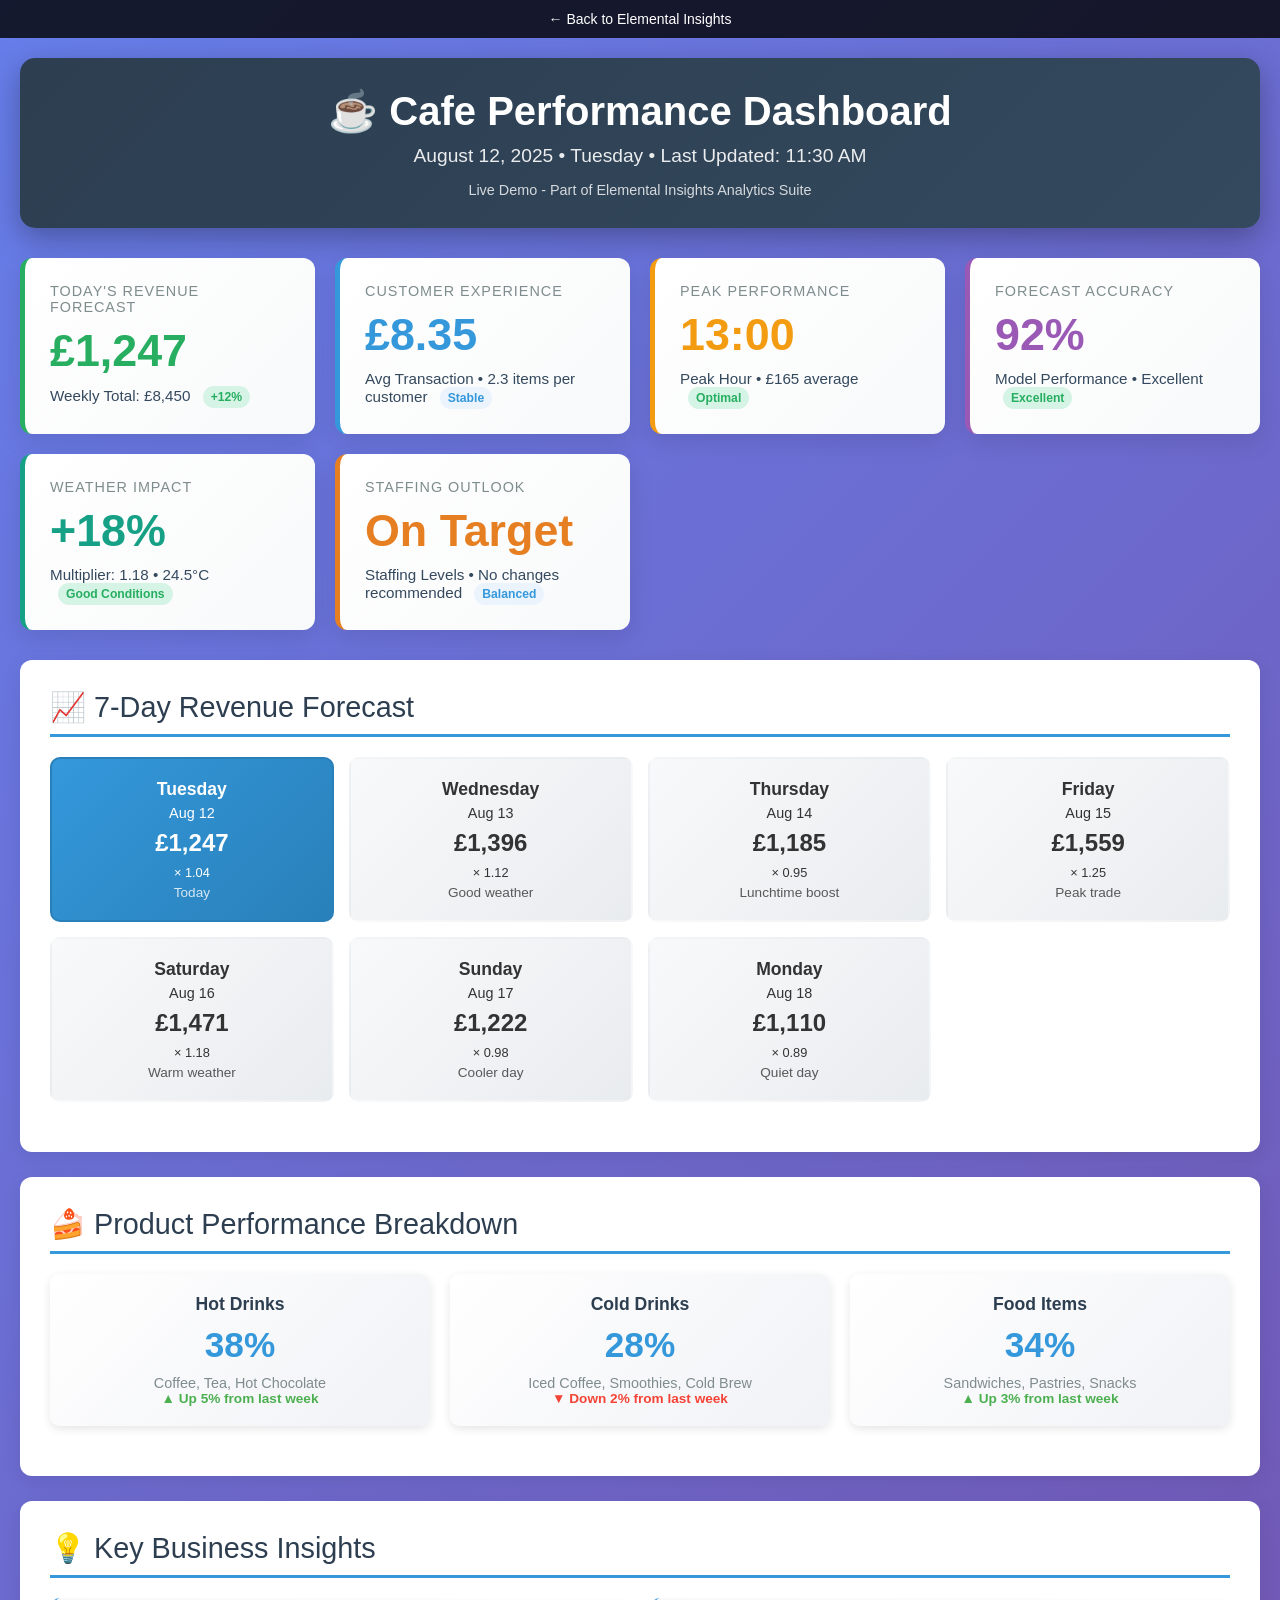
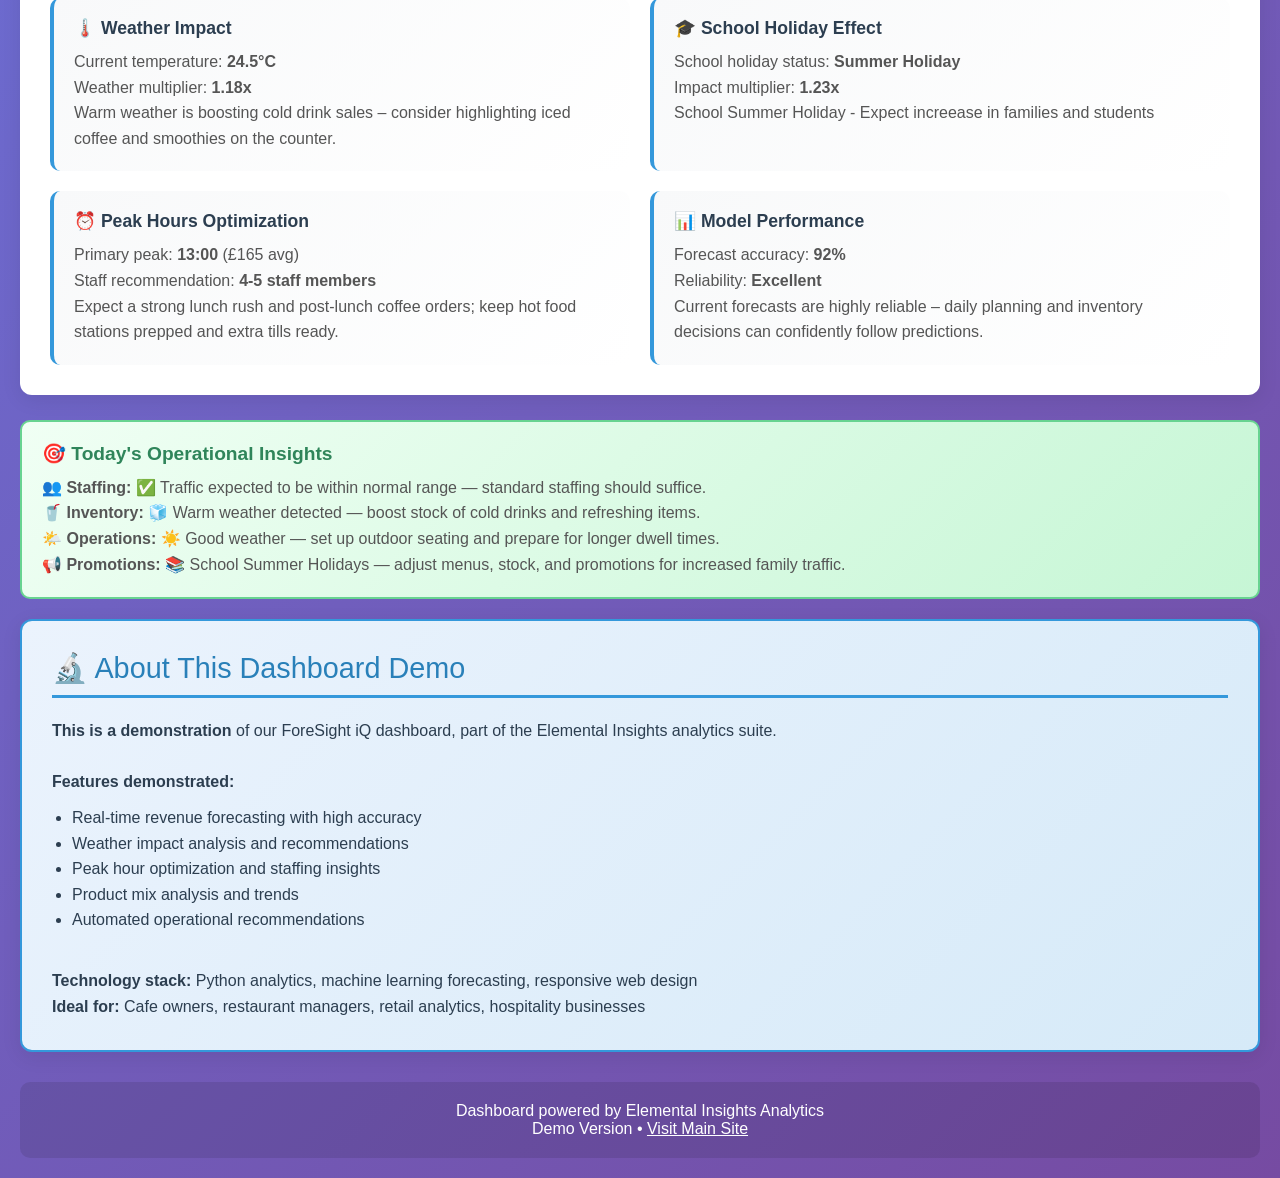
==== commit d6f677e6: "Update index.html" ====
--- a/cafe-dashboard/index.html
+++ b/cafe-dashboard/index.html
@@ -18,7 +18,7 @@
         <!-- Header Section -->
         <div class="header-section">
             <h1>☕ Cafe Performance Dashboard</h1>
-            <div class="subtitle">August 08, 2025 • Friday • Last Updated: 2:30 PM</div>
+            <div class="subtitle">August 12, 2025 • Tuesday • Last Updated: 11:30 AM</div>
             <div style="margin-top: 15px; font-size: 0.9em; opacity: 0.8;">
                 Live Demo - Part of Elemental Insights Analytics Suite
             </div>
